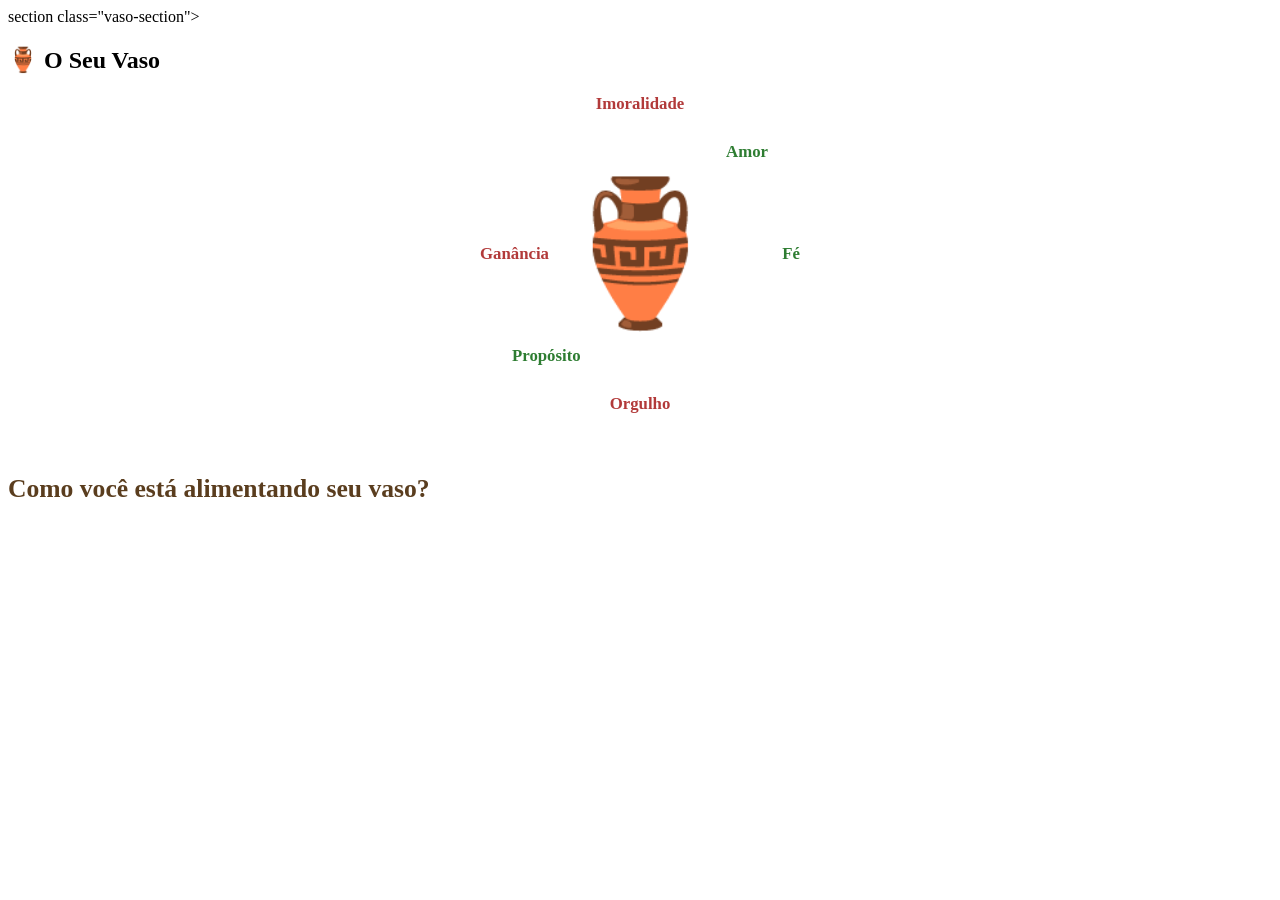
==== parabola.html @ f618abe8 "trinitas" ====
<!DOCTYPE html>
<html lang="en">
<head>
    <meta charset="UTF-8">
    <meta name="viewport" content="width=device-width, initial-scale=1.0">
    <link rel="stylesheet" href="style.css">
    <title>Document</title>
</head>
<body>
    section class="vaso-section">

    <h2>🏺 O Seu Vaso</h2>

    <div class="vaso-container">

        <div class="palavra negativa p1">Imoralidade</div>
        <div class="palavra negativa p2">Ganância</div>
        <div class="palavra negativa p3">Orgulho</div>

        <div class="vaso">🏺</div>

        <div class="palavra positiva p4">Fé</div>
        <div class="palavra positiva p5">Amor</div>
        <div class="palavra positiva p6">Propósito</div>

    </div>

    <div class="pergunta">
        Como você está alimentando seu vaso?
    </div>

</section>
</body>
</html>
---- style.css ----
/* ============================= */
/* SEÇÃO DO VASO */
/* ============================= */

.vaso-section {
    text-align: center;
    margin: 80px auto;
    max-width: 1000px;
    padding: 40px 20px;
}

.vaso-section h2 {
    font-family: 'Merriweather', serif;
    font-size: 2em;
    color: #5a3d1e;
    margin-bottom: 40px;
}

/* Container principal */
.vaso-container {
    position: relative;
    width: 320px;
    height: 320px;
    margin: 0 auto;
    display: flex;
    justify-content: center;
    align-items: center;
}

/* Vaso */
.vaso {
    font-size: 140px;
    z-index: 2;
    animation: flutuar 3s ease-in-out infinite;
}

/* Palavras */
.palavra {
    position: absolute;
    font-weight: 600;
    font-size: 1.05em;
    transition: transform 0.3s ease;
    cursor: default;
}

.palavra:hover {
    transform: scale(1.1);
}

/* Cores */
.negativa {
    color: #b23a3a;
}

.positiva {
    color: #2e7d32;
}

/* Distribuição em círculo */
.p1 { top: 0; left: 50%; transform: translateX(-50%); }
.p2 { top: 50%; left: 0; transform: translateY(-50%); }
.p3 { bottom: 0; left: 50%; transform: translateX(-50%); }

.p4 { top: 50%; right: 0; transform: translateY(-50%); }
.p5 { top: 15%; right: 10%; }
.p6 { bottom: 15%; left: 10%; }

/* Pergunta final */
.pergunta {
    margin-top: 60px;
    font-family: 'Merriweather', serif;
    font-size: 1.6em;
    color: #5a3d1e;
    font-weight: bold;
}

/* Animação leve do vaso */
@keyframes flutuar {
    0% { transform: translateY(0px); }
    50% { transform: translateY(-10px); }
    100% { transform: translateY(0px); }
}

/* Responsivo */
@media (max-width: 600px) {
    .vaso-container {
        width: 260px;
        height: 260px;
    }

    .vaso {
        font-size: 110px;
    }

    .palavra {
        font-size: 0.9em;
    }

    .pergunta {
        font-size: 1.2em;
    }
}
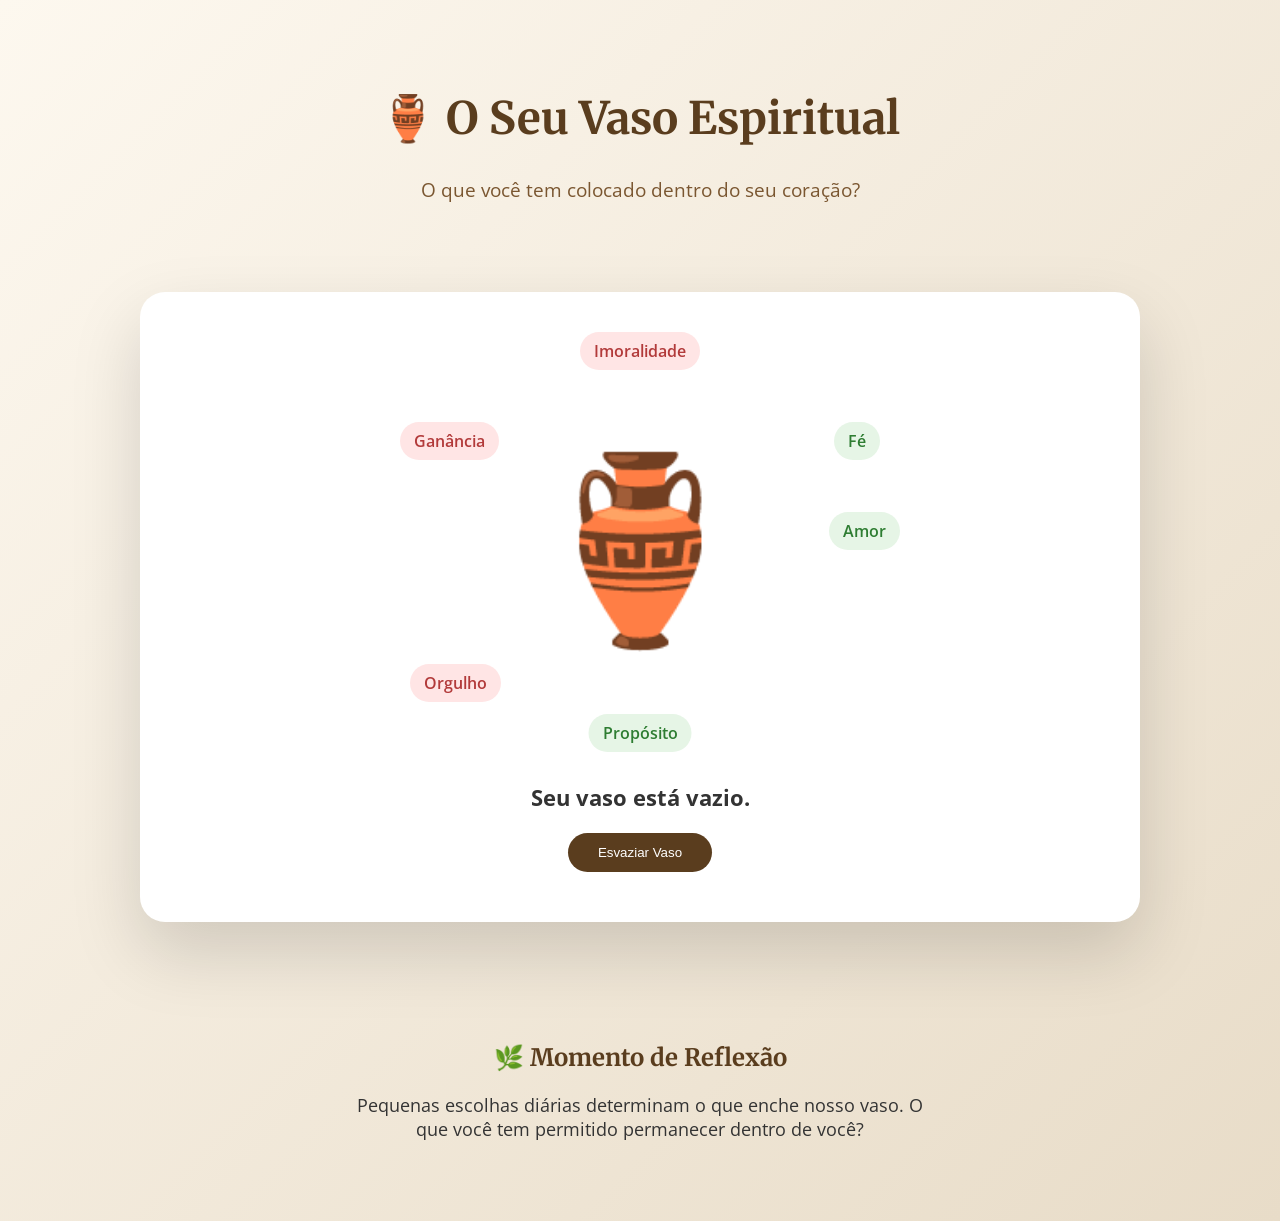
==== commit 12a2d171: "samuel 02:22" ====
--- a/parabola.html
+++ b/parabola.html
@@ -1,15 +1,22 @@
 <!DOCTYPE html>
-<html lang="en">
+<html lang="pt-BR">
 <head>
-    <meta charset="UTF-8">
-    <meta name="viewport" content="width=device-width, initial-scale=1.0">
-    <link rel="stylesheet" href="style.css">
-    <title>Document</title>
+<meta charset="UTF-8">
+<meta name="viewport" content="width=device-width, initial-scale=1.0">
+
+<link href="https://fonts.googleapis.com/css2?family=Merriweather:wght@400;700&family=Open+Sans:wght@400;600&display=swap" rel="stylesheet">
+<link rel="stylesheet" href="parabola.css">
+
+<title>O Seu Vaso</title>
 </head>
 <body>
-    section class="vaso-section">
 
-    <h2>🏺 O Seu Vaso</h2>
+<header class="hero">
+    <h1>🏺 O Seu Vaso Espiritual</h1>
+    <p>O que você tem colocado dentro do seu coração?</p>
+</header>
+
+<section class="vaso-section">
 
     <div class="vaso-container">
 
@@ -17,7 +24,10 @@
         <div class="palavra negativa p2">Ganância</div>
         <div class="palavra negativa p3">Orgulho</div>
 
-        <div class="vaso">🏺</div>
+        <div class="vaso" id="vaso">
+            🏺
+            <div class="interior" id="interior"></div>
+        </div>
 
         <div class="palavra positiva p4">Fé</div>
         <div class="palavra positiva p5">Amor</div>
@@ -25,10 +35,22 @@
 
     </div>
 
-    <div class="pergunta">
-        Como você está alimentando seu vaso?
+    <div class="status" id="status">
+        Seu vaso está vazio.
     </div>
 
+    <button onclick="resetar()">Esvaziar Vaso</button>
+
 </section>
+
+<section class="reflexao">
+    <h2>🌿 Momento de Reflexão</h2>
+    <p>
+        Pequenas escolhas diárias determinam o que enche nosso vaso.
+        O que você tem permitido permanecer dentro de você?
+    </p>
+</section>
+
+<script src="script.js"></script>
 </body>
-</html>
+</html>
--- a/parabola.css
+++ b/parabola.css
@@ -0,0 +1,165 @@
+body {
+    margin: 0;
+    font-family: 'Open Sans', sans-serif;
+    background: linear-gradient(135deg, #fdf8ef, #e8dcc8);
+    color: #333;
+}
+
+/* HERO */
+.hero {
+    text-align: center;
+    padding: 60px 20px 30px;
+}
+
+.hero h1 {
+    font-family: 'Merriweather', serif;
+    font-size: 2.8em;
+    color: #5a3d1e;
+}
+
+.hero p {
+    font-size: 1.2em;
+    color: #7a5630;
+}
+
+/* CARD PRINCIPAL */
+.vaso-section {
+    max-width: 900px;
+    margin: 40px auto;
+    padding: 50px;
+    background: white;
+    border-radius: 25px;
+    box-shadow: 0 30px 70px rgba(0,0,0,0.15);
+    text-align: center;
+}
+
+/* Container */
+.vaso-container {
+    position: relative;
+    width: 400px;
+    height: 400px;
+    margin: 0 auto 40px auto;
+}
+
+/* Vaso */
+.vaso {
+    font-size: 180px;
+    position: absolute;
+    top: 50%;
+    left: 50%;
+    transform: translate(-50%, -50%);
+}
+
+/* Interior animado */
+.interior {
+    position: absolute;
+    bottom: 90px;
+    left: 50%;
+    transform: translateX(-50%);
+    width: 90px;
+    height: 0;
+    background: rgba(46,125,50,0.6);
+    border-radius: 0 0 40px 40px;
+    transition: height 0.5s ease;
+}
+
+/* Palavras */
+.palavra {
+    position: absolute;
+    padding: 8px 14px;
+    border-radius: 20px;
+    font-weight: 600;
+    cursor: pointer;
+    transition: 0.3s;
+}
+
+.palavra:hover {
+    transform: scale(1.15);
+}
+
+.negativa {
+    background: #ffe5e5;
+    color: #b23a3a;
+}
+
+.positiva {
+    background: #e6f5e6;
+    color: #2e7d32;
+}
+
+/* Distribuição Circular Organizada */
+
+/* Parte de cima */
+.p1 { 
+    top: -10px; 
+    left: 50%; 
+    transform: translateX(-50%);
+}
+
+/* Esquerda superior */
+.p2 { 
+    top: 80px; 
+    left: -40px; 
+}
+
+/* Esquerda inferior */
+.p3 { 
+    bottom: 40px; 
+    left: -30px; 
+}
+
+/* Direita superior */
+.p4 { 
+    top: 80px; 
+    right: -40px; 
+}
+
+/* Direita central */
+.p5 { 
+    top: 170px; 
+    right: -60px; 
+}
+
+/* Parte de baixo */
+.p6 { 
+    bottom: -10px; 
+    left: 50%; 
+    transform: translateX(-50%);
+}
+/* Status */
+.status {
+    font-size: 1.4em;
+    margin-bottom: 20px;
+    font-weight: bold;
+}
+
+/* Botão */
+button {
+    padding: 12px 30px;
+    border-radius: 25px;
+    border: none;
+    background: #5a3d1e;
+    color: white;
+    cursor: pointer;
+}
+
+button:hover {
+    background: #7a5630;
+}
+
+/* Reflexão */
+.reflexao {
+    text-align: center;
+    padding: 60px 20px;
+}
+
+.reflexao h2 {
+    font-family: 'Merriweather', serif;
+    color: #5a3d1e;
+}
+
+.reflexao p {
+    max-width: 600px;
+    margin: 20px auto;
+    font-size: 1.1em;
+}
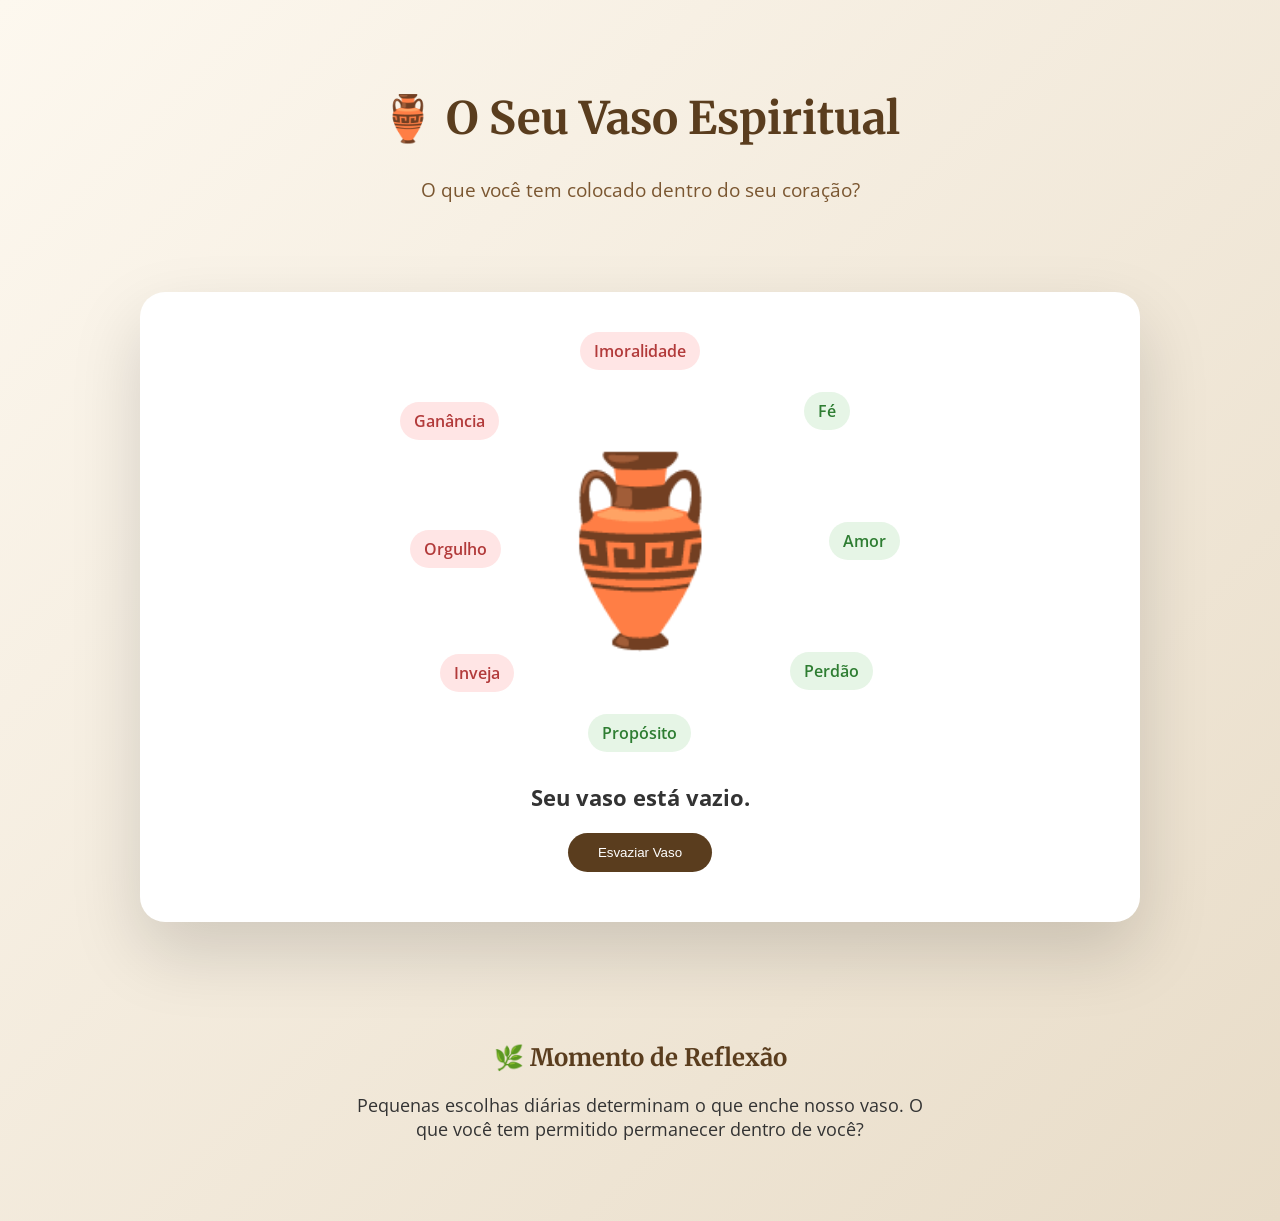
==== commit bacfc36e: "vbbbbbbbbbbbbb" ====
--- a/parabola.html
+++ b/parabola.html
@@ -22,15 +22,17 @@
 
         <div class="palavra negativa p1">Imoralidade</div>
         <div class="palavra negativa p2">Ganância</div>
+        <div class="palavra negativa p31">Inveja</div>
         <div class="palavra negativa p3">Orgulho</div>
 
         <div class="vaso" id="vaso">
             🏺
             <div class="interior" id="interior"></div>
-        </div>
+            </div>
 
         <div class="palavra positiva p4">Fé</div>
         <div class="palavra positiva p5">Amor</div>
+        <div class="palavra positiva p52">Perdão</div>
         <div class="palavra positiva p6">Propósito</div>
 
     </div>
--- a/parabola.css
+++ b/parabola.css
@@ -92,39 +92,49 @@
 /* Parte de cima */
 .p1 { 
     top: -10px; 
-    left: 50%; 
-    transform: translateX(-50%);
+    left: 35%; 
+    
 }
 
 /* Esquerda superior */
 .p2 { 
-    top: 80px; 
+    top: 60px; 
     left: -40px; 
 }
 
 /* Esquerda inferior */
 .p3 { 
-    bottom: 40px; 
+    
+    bottom: 174px; 
     left: -30px; 
+}
+
+.p31 {
+  bottom: 50px;  
 }
 
 /* Direita superior */
 .p4 { 
-    top: 80px; 
-    right: -40px; 
+    top: 50px; 
+    right: -10px; 
 }
 
 /* Direita central */
 .p5 { 
-    top: 170px; 
+    top: 180px; 
     right: -60px; 
+}
+
+.p52 {
+    top: 310px;
+    left: 350px;
 }
 
 /* Parte de baixo */
 .p6 { 
     bottom: -10px; 
-    left: 50%; 
-    transform: translateX(-50%);
+    left: 37%;
+    
 }
 /* Status */
 .status {
@@ -162,4 +172,37 @@
     max-width: 600px;
     margin: 20px auto;
     font-size: 1.1em;
+}
+
+/* ========================= */
+/* SISTEMA DE DANO DO VASO  */
+/* ========================= */
+
+.vaso {
+    transition: transform 0.4s ease, filter 0.4s ease, opacity 0.4s ease;
+}
+
+/* Pequena rachadura */
+.vaso.dano1 {
+    filter: drop-shadow(0 0 5px #b23a3a);
+    transform: translate(-50%, -50%) rotate(-3deg);
+}
+
+/* Rachaduras médias */
+.vaso.dano2 {
+    filter: drop-shadow(0 0 8px #8b0000);
+    transform: translate(-50%, -50%) rotate(3deg) scale(0.98);
+}
+
+/* Quase quebrando */
+.vaso.dano3 {
+    filter: drop-shadow(0 0 12px red);
+    transform: translate(-50%, -50%) rotate(-6deg) scale(0.95);
+}
+
+/* Quebrado */
+.vaso.quebrado {
+    filter: grayscale(100%) brightness(0.8);
+    transform: translate(-50%, -50%) rotate(8deg) scale(0.9);
+    opacity: 0.6;
 }
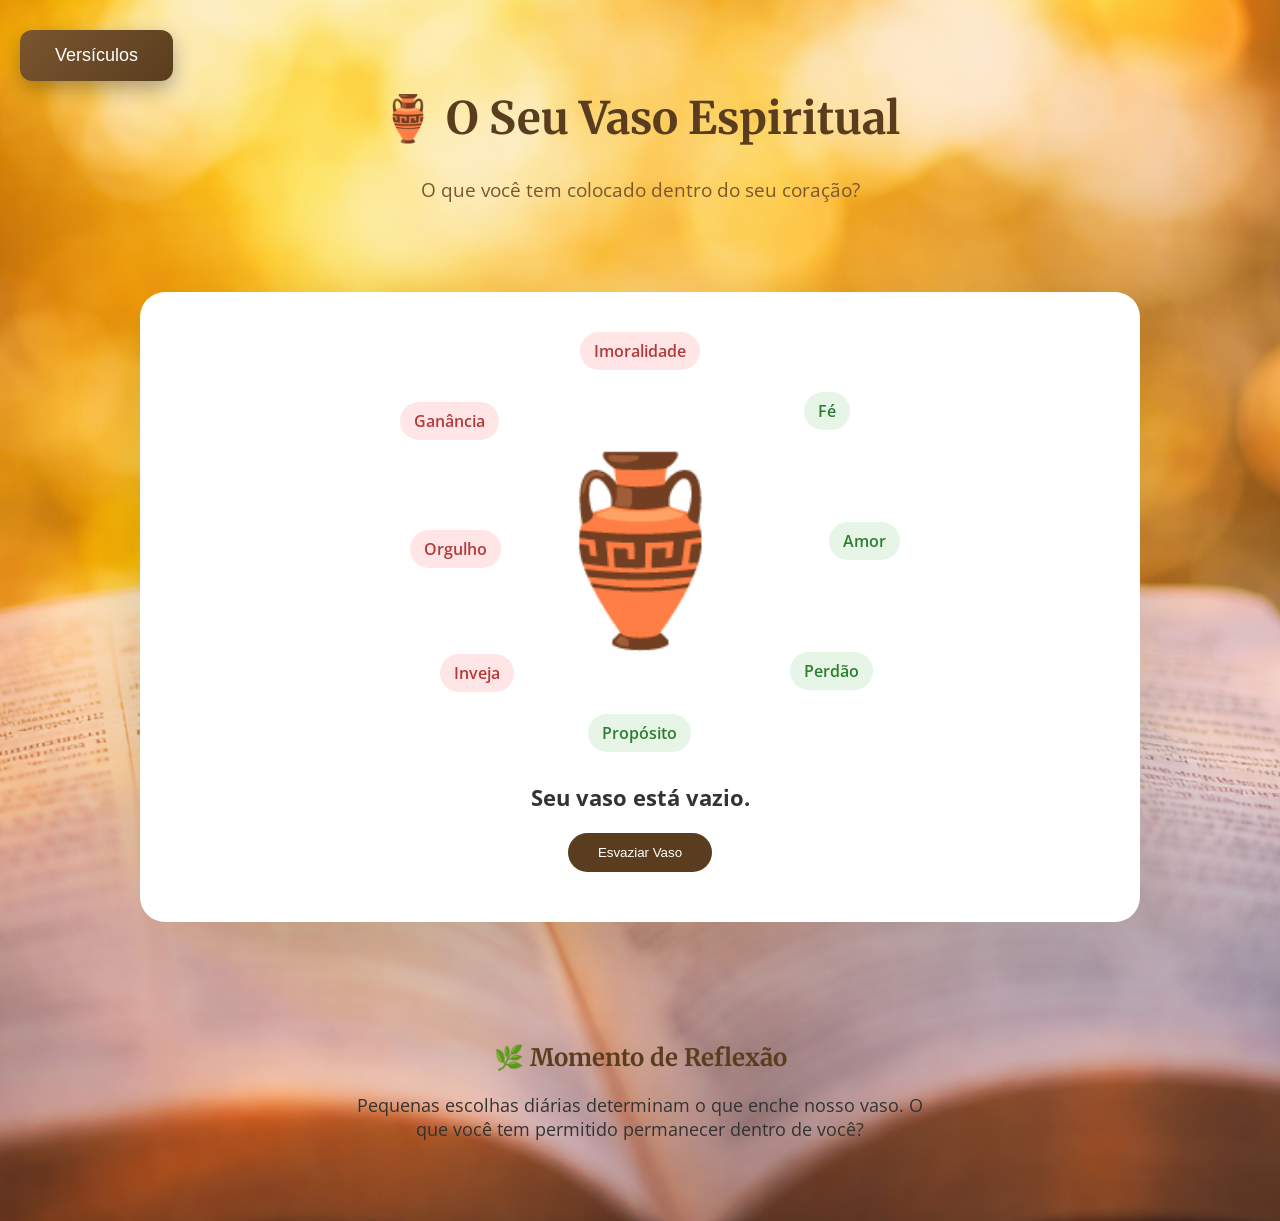
==== commit 34466274: "gg" ====
--- a/parabola.html
+++ b/parabola.html
@@ -12,6 +12,7 @@
 <body>
 
 <header class="hero">
+    <button class="botao" onclick="window.location.href='versiculo.html'">Versículos</button>
     <h1>🏺 O Seu Vaso Espiritual</h1>
     <p>O que você tem colocado dentro do seu coração?</p>
 </header>
@@ -28,7 +29,7 @@
         <div class="vaso" id="vaso">
             🏺
             <div class="interior" id="interior"></div>
-            </div>
+        </div>
 
         <div class="palavra positiva p4">Fé</div>
         <div class="palavra positiva p5">Amor</div>
--- a/parabola.css
+++ b/parabola.css
@@ -1,7 +1,10 @@
 body {
+    background-image: url(imagem/037dfec7-2321-4c31-abd6-a87668ca8a11.png);
+    background-repeat: no-repeat;
+    background-position: center;
+    background-size: cover;
     margin: 0;
     font-family: 'Open Sans', sans-serif;
-    background: linear-gradient(135deg, #fdf8ef, #e8dcc8);
     color: #333;
 }
 
@@ -205,4 +208,104 @@
     filter: grayscale(100%) brightness(0.8);
     transform: translate(-50%, -50%) rotate(8deg) scale(0.9);
     opacity: 0.6;
-}+}
+
+.botao {
+      position: absolute;
+      top: 30px;
+      left: 20px;
+      padding: 15px 35px;
+      font-size: 18px;
+      color: #fff;
+      background: linear-gradient(135deg, #7a5630, #5a3d1e);
+      border: none;
+      border-radius: 12px;
+      cursor: pointer;
+      box-shadow: 0 8px 20px rgba(0, 0, 0, 0.3);
+      transition: all 0.3s ease;
+    }
+
+    .botao:hover {
+      transform: translateY(-3px) scale(1.05);
+      box-shadow: 0 12px 25px rgba(0, 0, 0, 0.4);
+      background: linear-gradient(135deg, #5a3d1e, #8b0000);
+    }
+
+    .botao:active {
+      transform: scale(0.98);
+    }
+
+    /* ================= RESPONSIVO ================= */
+
+@media (max-width: 768px) {
+
+    .hero {
+        padding: 20px;
+        text-align: center;
+    }
+
+    .hero h1 {
+        font-size: 1.6em;
+    }
+
+    .hero p {
+        font-size: 0.9em;
+    }
+
+    .vaso-container {
+        width: 280px;
+        height: 280px;
+        margin: auto;
+    }
+
+    .vaso {
+        font-size: 100px;
+    }
+
+    .interior {
+        width: 50px;
+        bottom: 50px;
+    }
+
+    .palavra {
+        font-size: 0.7em;
+        padding: 5px 8px;
+    }
+
+    /* POSIÇÕES AJUSTADAS */
+    .p1 { top: -10px; left: 35%; }
+
+    .p2 { top: 50px; left: -20px; }
+
+    .p3 { bottom: 100px; left: -15px; }
+
+    .p31 { bottom: 10px; left: 10px; }
+
+    .p4 { top: 30px; right: -5px; }
+
+    .p5 { top: 120px; right: -25px; }
+
+    .p52 { top: 200px; right: 10px; }
+
+    .p6 { bottom: -10px; left: 35%; }
+
+    .status {
+        font-size: 1em;
+        text-align: center;
+    }
+
+    button {
+        width: 100%;
+    }
+
+    .botao {
+        position: static;
+        width: 100%;
+        margin-bottom: 15px;
+    }
+
+    .reflexao {
+        padding: 20px;
+        text-align: center;
+    }
+}
